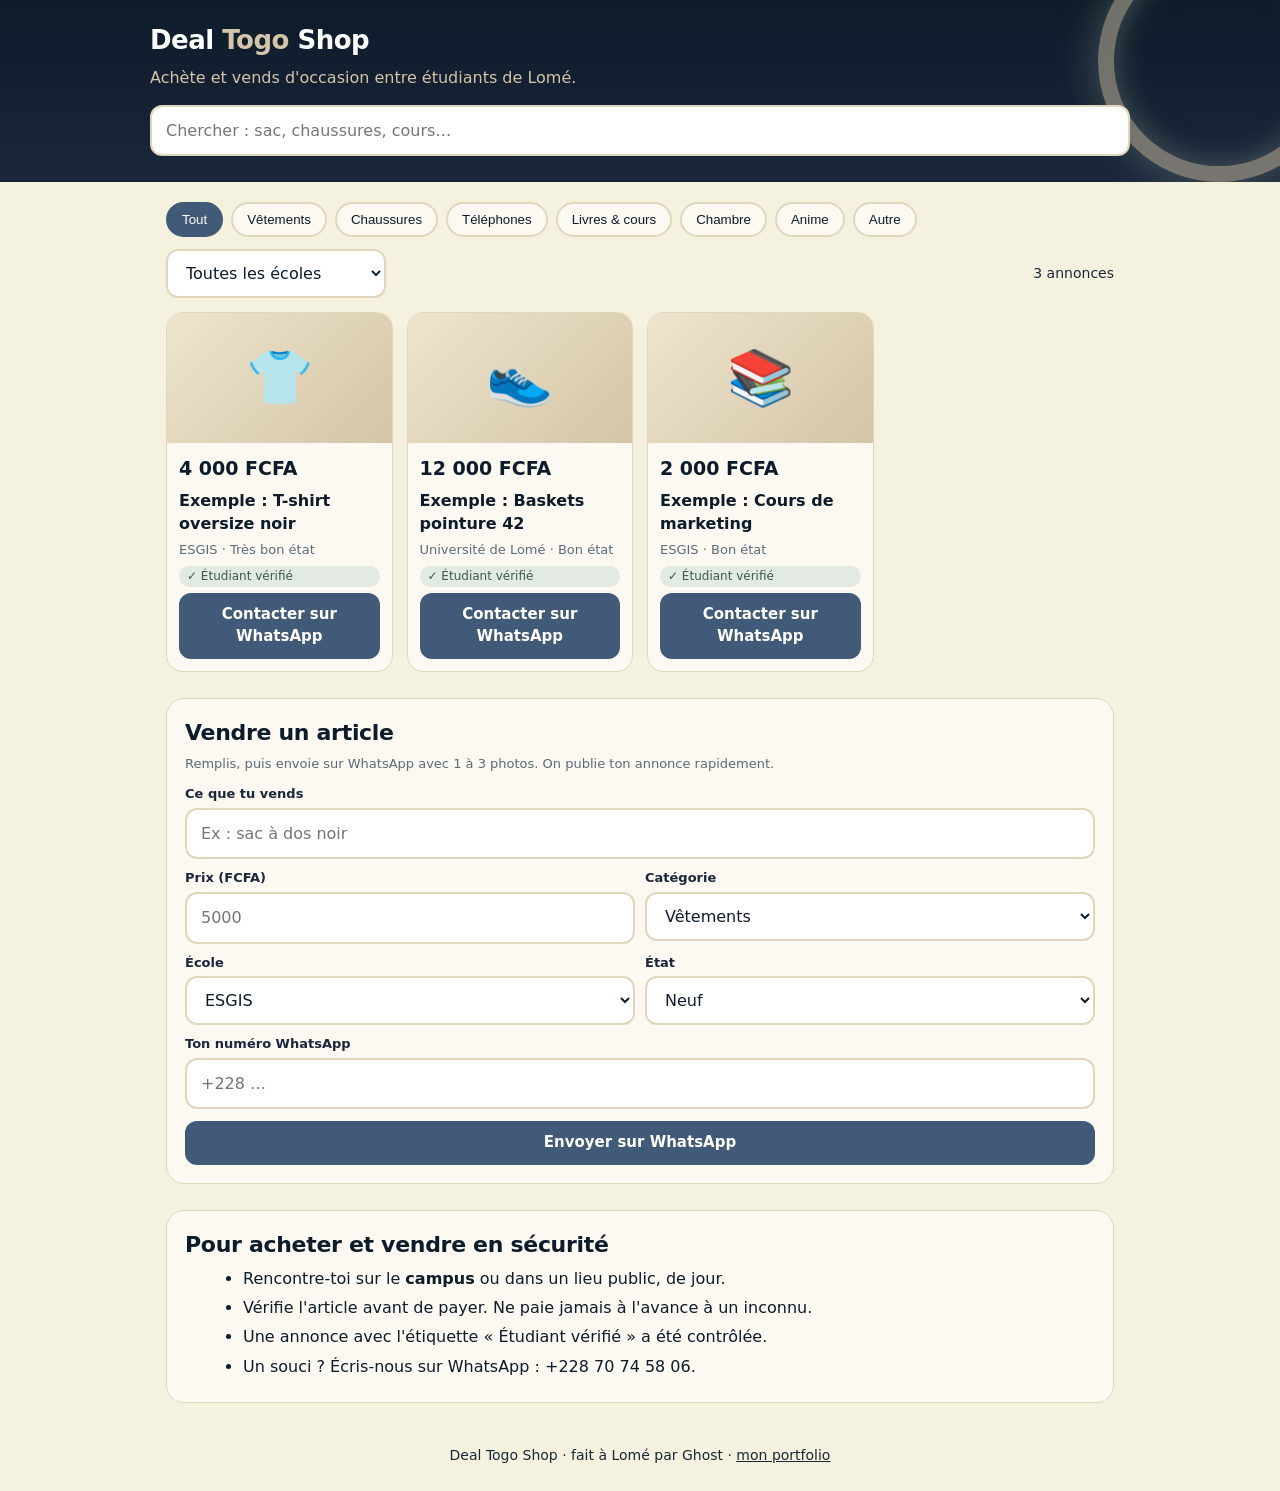
==== campus/index.html @ 6412bf6e "Modify script tag for listings.js with timestamp Updated script tag to include cache-busting timesta" ====
<!doctype html>
<html lang="fr">
<head>
<meta charset="utf-8">
<meta name="viewport" content="width=device-width, initial-scale=1">
<title>Deal Togo Shop, le marché des étudiants</title>
<meta name="description" content="Achète et vends d'occasion entre étudiants à Lomé.">
<style>
:root{--bg:#F4F1DE;--ink:#0D1B2A;--deep:#1B263B;--pri:#415A77;--acc:#778D7A;--sand:#D4C4A8;--card:#FBF9F1;--line:#E0D6BC}
*{box-sizing:border-box;margin:0}
body{background:var(--bg);color:var(--ink);font:16px/1.45 system-ui,-apple-system,"Segoe UI",Roboto,sans-serif}
header{background:linear-gradient(180deg,#0D1B2A,#1B263B);color:#fff;padding:22px 16px 26px;position:relative;overflow:hidden}
header::after{content:"";position:absolute;right:-60px;top:-60px;width:210px;height:210px;border-radius:50%;border:16px solid var(--sand);box-shadow:0 0 40px #778D7A,inset 0 0 30px #778D7A;opacity:.5}
.wrap{max-width:980px;margin:0 auto;position:relative;z-index:1}
.brand{font-weight:800;font-size:26px;letter-spacing:-.5px}
.brand span{color:var(--sand)}
header p{color:#D4C4A8;margin:6px 0 16px;max-width:30em}
.search{display:flex;gap:8px}
input,select,textarea{font:inherit;color:var(--ink);background:#fff;border:2px solid var(--line);border-radius:12px;padding:12px 14px;width:100%}
input:focus,select:focus{outline:none;border-color:var(--pri)}
main{max-width:980px;margin:0 auto;padding:16px}
.chips{display:flex;gap:8px;overflow-x:auto;padding:4px 0 12px;scrollbar-width:none}
.chips::-webkit-scrollbar{display:none}
.chip{flex:none;border:2px solid var(--line);background:var(--card);color:var(--ink);border-radius:99px;padding:8px 14px;font:600 14px inherit;cursor:pointer}
.chip.on{background:var(--pri);border-color:var(--pri);color:#fff}
.bar{display:flex;gap:10px;align-items:center;margin-bottom:14px}
.bar select{max-width:220px}
.count{color:var(--deep);font-size:14px;margin-left:auto}
.grid{display:grid;grid-template-columns:repeat(auto-fill,minmax(210px,1fr));gap:14px}
.card{background:var(--card);border-radius:16px;overflow:hidden;border:1px solid var(--line);display:flex;flex-direction:column;transition:transform .2s}
.card:hover{transform:translateY(-3px)}
.ph{height:130px;background:linear-gradient(135deg,#EDE5CC,#D4C4A8);display:grid;place-items:center;font-size:54px}
.ph img{width:100%;height:100%;object-fit:cover}
.body{padding:12px;display:flex;flex-direction:column;gap:6px;flex:1}
.price{font-weight:800;font-size:19px;color:var(--ink)}
.t{font-weight:600}
.meta{font-size:13px;color:#5b6b78}
.ok{font-size:12px;background:#E3EAE3;color:#3d5a45;border-radius:99px;padding:2px 8px;display:inline-block;font-weight:700
    .btn{display:block;text-align:center;text-decoration:none;background:var(--pri);color:#fff;font-weight:700;border-radius:12px;padding:11px;margin-top:auto;border:0;cursor:pointer;font-size:15px;width:100%}
.btn:hover{background:var(--deep)}
.empty{grid-column:1/-1;text-align:center;padding:30px;color:var(--deep)}
section.sell,section.rules{background:var(--card);border:1px solid var(--line);border-radius:18px;padding:18px;margin-top:26px}
h2{font-size:22px;margin-bottom:6px;letter-spacing:-.3px}
.f{display:grid;grid-template-columns:1fr 1fr;gap:10px;margin:12px 0}
.f .full{grid-column:1/-1}
label{font-size:13px;font-weight:700;color:var(--deep);display:block;margin-bottom:4px}
.rules li{margin:6px 0 6px 18px}
footer{text-align:center;padding:26px 16px;color:var(--deep);font-size:14px}
@media(max-width:520px){.f{grid-template-columns:1fr}.grid{grid-template-columns:1fr 1fr;gap:10px}.ph{height:110px}}
@media(prefers-reduced-motion:reduce){.card{transition:none}}
</style>
</head>
<body>
<header><div class="wrap">
  <div class="brand">Deal <span>Togo</span> Shop</div>
  <p>Achète et vends d'occasion entre étudiants de Lomé.</p>
  <div class="search"><input id="q" type="search" placeholder="Chercher : sac, chaussures, cours…" aria-label="Rechercher"></div>
</div></header>
<main>
  <div class="chips" id="chips"></div>
  <div class="bar">
    <select id="ecole" aria-label="École">
      <option value="">Toutes les écoles</option>
      <option>ESGIS</option><option>Université de Lomé</option><option>Université de Kara</option><option>Autre école</option>
    </select>
    <span class="count" id="count"></span>
  </div>
  <div class="grid" id="grid"></div>

  <section class="sell" id="vendre">
    <h2>Vendre un article</h2>
    <p class="meta">Remplis, puis envoie sur WhatsApp avec 1 à 3 photos. On publie ton annonce rapidement.</p>
    <div class="f">
      <div class="full"><label for="s_titre">Ce que tu vends</label><input id="s_titre" placeholder="Ex : sac à dos noir"></div>
      <div><label for="s_prix">Prix (FCFA)</label><input id="s_prix" inputmode="numeric" placeholder="5000"></div>
      <div><label for="s_cat">Catégorie</label><select id="s_cat"></select></div>
      <div><label for="s_ecole">École</label><select id="s_ecole"><option>ESGIS</option><option>Université de Lomé</option><option>Université de Kara</option><option>Autre école</option></select></div>
      <div><label for="s_etat">État</label><select id="s_etat"><option>Neuf</option><option>Très bon état</option><option>Bon état</option><option>Usé mais fonctionne</option></select></div>
      <div class="full"><label for="s_tel">Ton numéro WhatsApp</label><input id="s_tel" inputmode="tel" placeholder="+228 …"></div>
    </div>
          <a class="btn" id="sendSell" href="#" target="_blank" rel="noopener">Envoyer sur WhatsApp</a>
  </section>

  <section class="rules">
    <h2>Pour acheter et vendre en sécurité</h2>
    <ul>
      <li>Rencontre-toi sur le <b>campus</b> ou dans un lieu public, de jour.</li>
      <li>Vérifie l'article avant de payer. Ne paie jamais à l'avance à un inconnu.</li>
      <li>Une annonce avec l'étiquette « Étudiant vérifié » a été contrôlée.</li>
      <li>Un souci ? Écris-nous sur WhatsApp : +228 70 74 58 06.</li>
    </ul>
  </section>
</main>
<footer>Deal Togo Shop · fait à Lomé par Ghost · <a href="../" style="color:inherit">mon portfolio</a></footer>
<script>document.write('<script src="listings.js?t='+Date.now()+'"><\/script>')</script>
<script>
(function(){
  var ADMIN="22870745806";
  var CATS=["Vêtements","Chaussures","Téléphones","Livres & cours","Chambre","Anime","Autre"];
  var cat="Tout";
  var $=function(i){return document.getElementById(i)};
  var data=(window.ANNONCES||[]).slice().sort(function(a,b){return (b.date||"").localeCompare(a.date||"")});
  function money(n){return String(n).replace(/\B(?=(\d{3})+(?!\d))/g," ")+" FCFA"}
  function esc(s){return String(s==null?"":s).replace(/[&<>"']/g,function(c){return {"&":"&amp;","<":"&lt;",">":"&gt;",'"':"&quot;","'":"&#39;"}[c]})}
  function chips(){
    var h=["Tout"].concat(CATS).map(function(c){return '<button class="chip'+(c===cat?' on':'')+'" data-c="'+esc(c)+'">'+esc(c)+'</button>'}).join("");
    $("chips").innerHTML=h;
    Array.prototype.forEach.call($("chips").children,function(b){b.onclick=function(){cat=b.getAttribute("data-c");chips();render()}});
  }
  function render(){
    var q=$("q").value.trim().toLowerCase(), e=$("ecole").value;
    var list=data.filter(function(a){
      return (cat==="Tout"||a.cat===cat)&&(!e||a.ecole===e)&&(!q||(a.titre+" "+a.cat+" "+a.ecole).toLowerCase().indexOf(q)>-1);
    });
    $("count").textContent=list.length+" annonce"+(list.length>1?"s":"");
    if(!list.length){$("grid").innerHTML='<div class="empty">Aucune annonce pour le moment.<br>Sois le premier à vendre ci-dessous 👇</div>';return}
    $("grid").innerHTML=list.map(function(a){
      var msg="Bonjour, je suis intéressé(e) par ton annonce sur Deal Togo Shop : "+a.titre+" ("+money(a.prix)+"). Est-ce encore disponible ?";
      var ph=a.photo?'<img loading="lazy" src="'+esc(a.photo)+'" alt="'+esc(a.titre)+'">':esc(a.icone||"🛍️");
      return '<article class="card"><div class="ph">'+ph+'</div><div class="body">'+
        '<div class="price">'+money(a.prix)+'</div><div class="t">'+esc(a.titre)+'</div>'+
        '<div class="meta">'+esc(a.ecole)+' · '+esc(a.etat)+'</div>'+
        (a.verifie?'<span class="ok">✓ Étudiant vérifié</span>':'')+
                 '<a class="btn" target="_blank" rel="noopener" href="https://wa.me/'+esc(a.tel)+'?text='+encodeURIComponent(msg)+'">Contacter sur WhatsApp</a></div></article>';
    }).join("");
  }
  $("q").addEventListener("input",render);
  $("ecole").addEventListener("change",render);
  $("s_cat").innerHTML=CATS.map(function(c){return "<option>"+esc(c)+"</option>"}).join("");
  function sell(){
    var t="Bonjour, je veux publier une annonce sur Deal Togo Shop:\n"+
      "Article : "+($("s_titre").value.trim()||"(à préciser)")+"\n"+
      "Prix : "+($("s_prix").value.trim()||"(à préciser)")+" FCFA\n"+
      "Catégorie : "+$("s_cat").value+"\nÉcole : "+$("s_ecole").value+"\nÉtat : "+$("s_etat").value+"\n"+
      "Mon WhatsApp : "+($("s_tel").value.trim()||"(à préciser)")+"\n\nJ'envoie les photos juste après.";
    $("sendSell").href="https://wa.me/"+ADMIN+"?text="+encodeURIComponent(t);
  }
  ["s_titre","s_prix","s_cat","s_ecole","s_etat","s_tel"].forEach(function(i){$(i).addEventListener("input",sell);$(i).addEventListener("change",sell)});
  sell();chips();render();
})();
</script>
</body>
</html>
<style>
.btn{display:block;text-align:center;text-decoration:none;background:var(--pri);color:#fff;font-weight:700;border-radius:12px;padding:11px;margin-top:auto;border:0;cursor:pointer;font-size:15px;width:100%}
.btn:hover{background:var(--deep)}
.empty{grid-column:1/-1;text-align:center;padding:30px;color:var(--deep)}
section.sell,section.rules{background:var(--card);border:1px solid var(--line);border-radius:18px;padding:18px;margin-top:26px}
h2{font-size:22px;margin-bottom:6px;letter-spacing:-.3px}
.f{display:grid;grid-template-columns:1fr 1fr;gap:10px;margin:12px 0}
.f .full{grid-column:1/-1}
label{font-size:13px;font-weight:700;color:var(--deep);display:block;margin-bottom:4px}
.rules li{margin:6px 0 6px 18px}
footer{text-align:center;padding:26px 16px;color:var(--deep);font-size:14px}
@media(max-width:520px){.f{grid-template-columns:1fr}.grid{grid-template-columns:1fr 1fr;gap:10px}.ph{height:110px}}
@media(prefers-reduced-motion:reduce){.card{transition:none}}
</style>
<script src="pwa.js"></script>
<link rel="manifest" href="manifest.webmanifest">
<link rel="icon" href="icon.svg" type="image/svg+xml">
<meta name="theme-color" content="#0D1B2A">
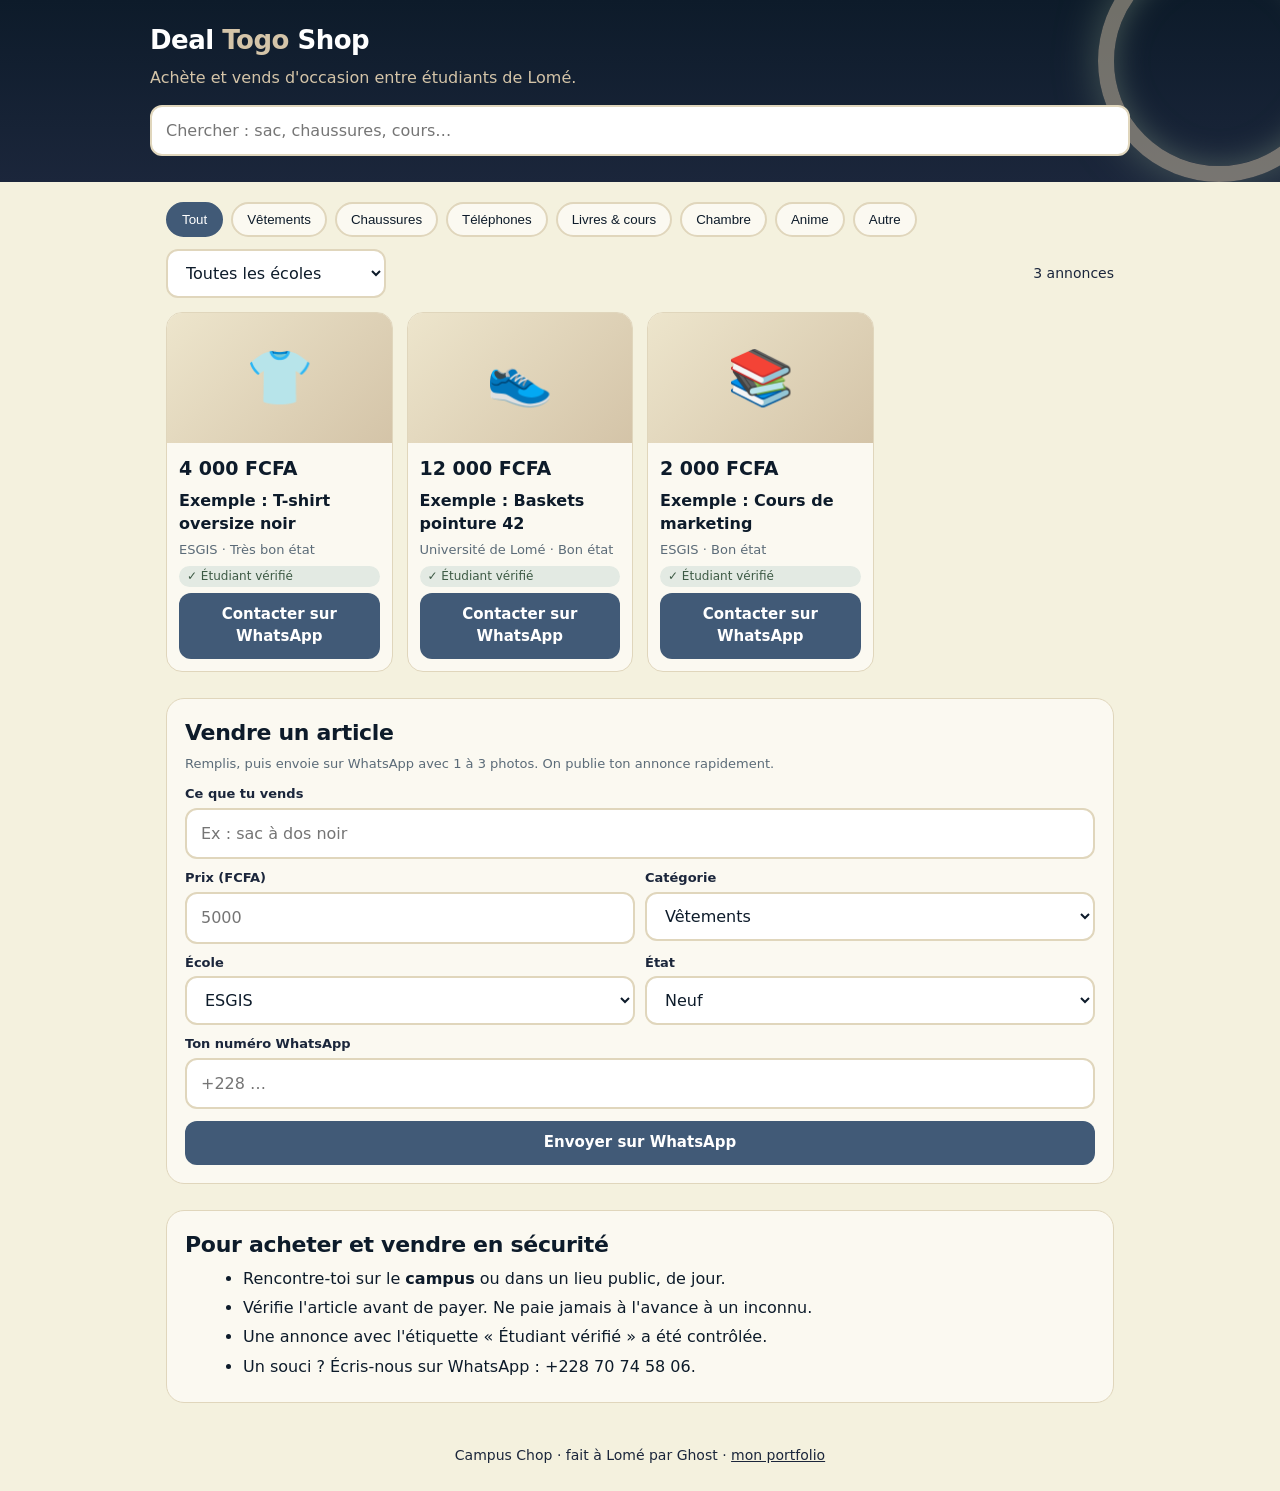
==== commit 998a062c: "Update title and footer text in index.html" ====
--- a/campus/index.html
+++ b/campus/index.html
@@ -3,7 +3,7 @@
 <head>
 <meta charset="utf-8">
 <meta name="viewport" content="width=device-width, initial-scale=1">
-<title>Deal Togo Shop, le marché des étudiants</title>
+<title>Campus Chop, le marché des étudiants</title>
 <meta name="description" content="Achète et vends d'occasion entre étudiants à Lomé.">
 <style>
 :root{--bg:#F4F1DE;--ink:#0D1B2A;--deep:#1B263B;--pri:#415A77;--acc:#778D7A;--sand:#D4C4A8;--card:#FBF9F1;--line:#E0D6BC}
@@ -91,7 +91,7 @@
     </ul>
   </section>
 </main>
-<footer>Deal Togo Shop · fait à Lomé par Ghost · <a href="../" style="color:inherit">mon portfolio</a></footer>
+<footer>Campus Chop · fait à Lomé par Ghost · <a href="../" style="color:inherit">mon portfolio</a></footer>
 <script>document.write('<script src="listings.js?t='+Date.now()+'"><\/script>')</script>
 <script>
 (function(){
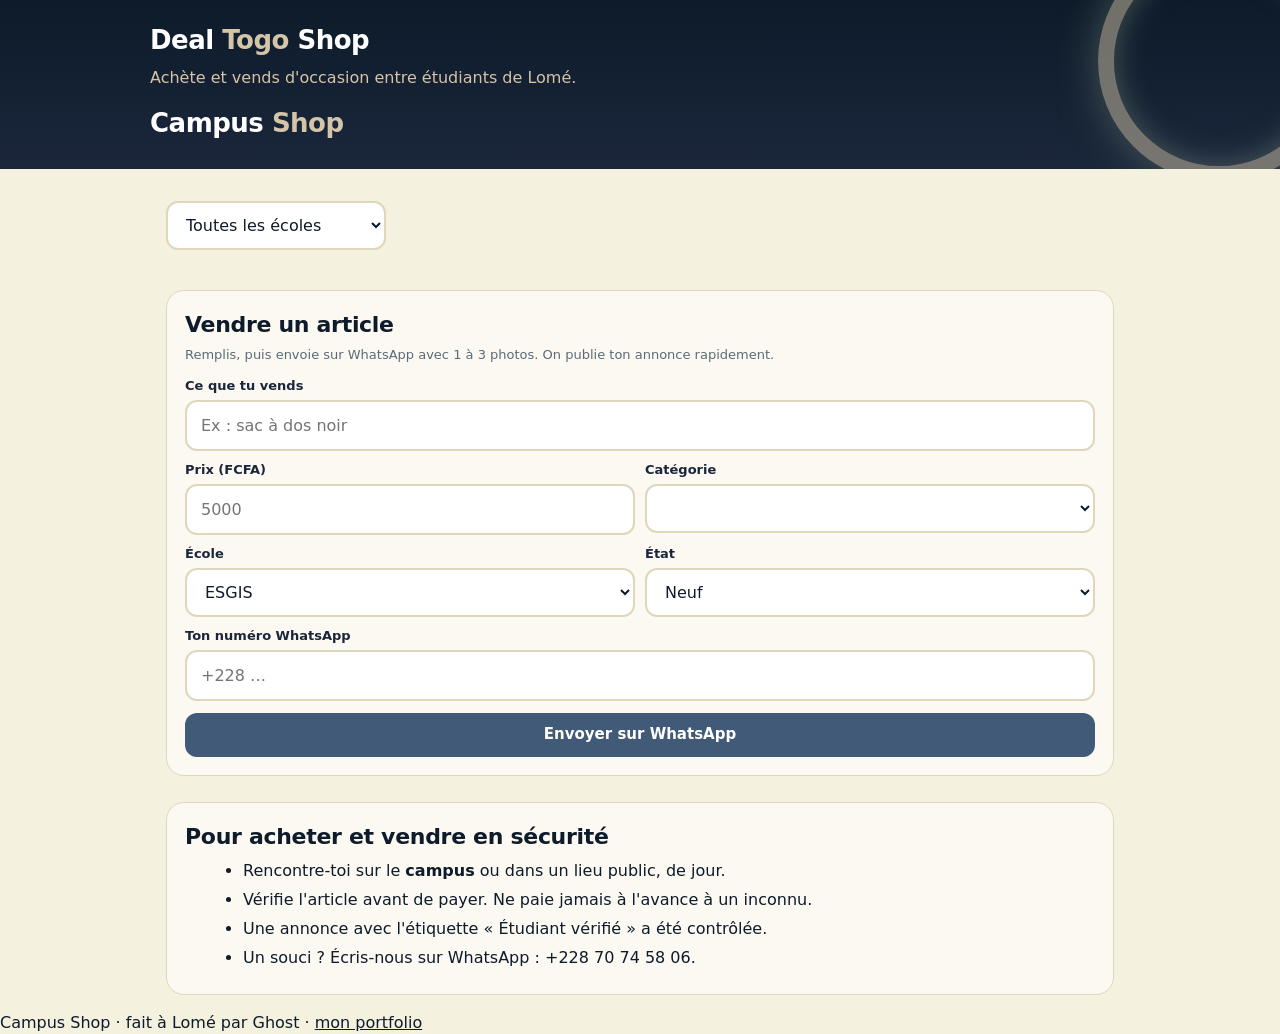
==== commit e4c74448: "Rename 'Campus Chop' to 'Campus Shop' throughout HTML" ====
--- a/campus/index.html
+++ b/campus/index.html
@@ -3,7 +3,7 @@
 <head>
 <meta charset="utf-8">
 <meta name="viewport" content="width=device-width, initial-scale=1">
-<title>Campus Chop, le marché des étudiants</title>
+<title>Campus Shop, le marché des étudiants</title>
 <meta name="description" content="Achète et vends d'occasion entre étudiants à Lomé.">
 <style>
 :root{--bg:#F4F1DE;--ink:#0D1B2A;--deep:#1B263B;--pri:#415A77;--acc:#778D7A;--sand:#D4C4A8;--card:#FBF9F1;--line:#E0D6BC}
@@ -54,7 +54,7 @@
 <header><div class="wrap">
   <div class="brand">Deal <span>Togo</span> Shop</div>
   <p>Achète et vends d'occasion entre étudiants de Lomé.</p>
-  <div class="search"><input id="q" type="search" placeholder="Chercher : sac, chaussures, cours…" aria-label="Rechercher"></div>
+  <div class="brand">Campus <span>Shop</span></div>
 </div></header>
 <main>
   <div class="chips" id="chips"></div>
@@ -90,8 +90,8 @@
       <li>Un souci ? Écris-nous sur WhatsApp : +228 70 74 58 06.</li>
     </ul>
   </section>
-</main>
-<footer>Campus Chop · fait à Lomé par Ghost · <a href="../" style="color:inherit">mon portfolio</a></footer>
+</main
+<footer>Campus Shop · fait à Lomé par Ghost · <a href="../" style="color:inherit">mon portfolio</a></footer>
 <script>document.write('<script src="listings.js?t='+Date.now()+'"><\/script>')</script>
 <script>
 (function(){
@@ -115,7 +115,7 @@
     $("count").textContent=list.length+" annonce"+(list.length>1?"s":"");
     if(!list.length){$("grid").innerHTML='<div class="empty">Aucune annonce pour le moment.<br>Sois le premier à vendre ci-dessous 👇</div>';return}
     $("grid").innerHTML=list.map(function(a){
-      var msg="Bonjour, je suis intéressé(e) par ton annonce sur Deal Togo Shop : "+a.titre+" ("+money(a.prix)+"). Est-ce encore disponible ?";
+      var msg="Bonjour, je suis intéressé(e) par ton annonce sur Campus Shop : "+a.titre+" ("+money(a.prix)+"). Est-ce encore disponible ?";
       var ph=a.photo?'<img loading="lazy" src="'+esc(a.photo)+'" alt="'+esc(a.titre)+'">':esc(a.icone||"🛍️");
       return '<article class="card"><div class="ph">'+ph+'</div><div class="body">'+
         '<div class="price">'+money(a.prix)+'</div><div class="t">'+esc(a.titre)+'</div>'+
@@ -128,7 +128,7 @@
   $("ecole").addEventListener("change",render);
   $("s_cat").innerHTML=CATS.map(function(c){return "<option>"+esc(c)+"</option>"}).join("");
   function sell(){
-    var t="Bonjour, je veux publier une annonce sur Deal Togo Shop:\n"+
+    var t="Bonjour, je veux publier une annonce sur Campus Shop :\n"+
       "Article : "+($("s_titre").value.trim()||"(à préciser)")+"\n"+
       "Prix : "+($("s_prix").value.trim()||"(à préciser)")+" FCFA\n"+
       "Catégorie : "+$("s_cat").value+"\nÉcole : "+$("s_ecole").value+"\nÉtat : "+$("s_etat").value+"\n"+
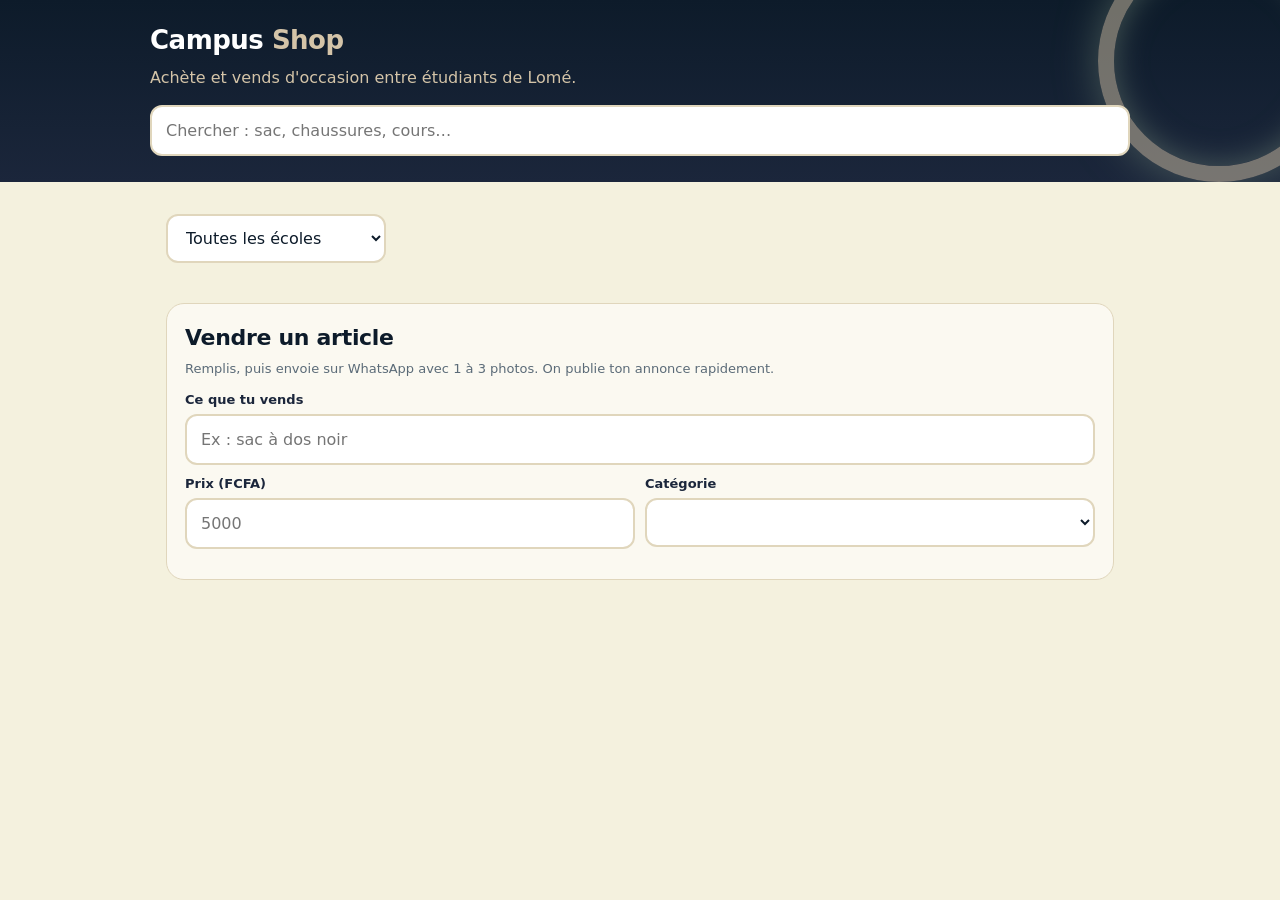
==== commit 505bcbca: "Revise campus shop HTML structure and content Updated the campus shop webpage with new meta tags, im" ====
--- a/campus/index.html
+++ b/campus/index.html
@@ -4,57 +4,17 @@
 <meta charset="utf-8">
 <meta name="viewport" content="width=device-width, initial-scale=1">
 <title>Campus Shop, le marché des étudiants</title>
-<meta name="description" content="Achète et vends d'occasion entre étudiants à Lomé.">
-<style>
-:root{--bg:#F4F1DE;--ink:#0D1B2A;--deep:#1B263B;--pri:#415A77;--acc:#778D7A;--sand:#D4C4A8;--card:#FBF9F1;--line:#E0D6BC}
-*{box-sizing:border-box;margin:0}
-body{background:var(--bg);color:var(--ink);font:16px/1.45 system-ui,-apple-system,"Segoe UI",Roboto,sans-serif}
-header{background:linear-gradient(180deg,#0D1B2A,#1B263B);color:#fff;padding:22px 16px 26px;position:relative;overflow:hidden}
-header::after{content:"";position:absolute;right:-60px;top:-60px;width:210px;height:210px;border-radius:50%;border:16px solid var(--sand);box-shadow:0 0 40px #778D7A,inset 0 0 30px #778D7A;opacity:.5}
-.wrap{max-width:980px;margin:0 auto;position:relative;z-index:1}
-.brand{font-weight:800;font-size:26px;letter-spacing:-.5px}
-.brand span{color:var(--sand)}
-header p{color:#D4C4A8;margin:6px 0 16px;max-width:30em}
-.search{display:flex;gap:8px}
-input,select,textarea{font:inherit;color:var(--ink);background:#fff;border:2px solid var(--line);border-radius:12px;padding:12px 14px;width:100%}
-input:focus,select:focus{outline:none;border-color:var(--pri)}
-main{max-width:980px;margin:0 auto;padding:16px}
-.chips{display:flex;gap:8px;overflow-x:auto;padding:4px 0 12px;scrollbar-width:none}
-.chips::-webkit-scrollbar{display:none}
-.chip{flex:none;border:2px solid var(--line);background:var(--card);color:var(--ink);border-radius:99px;padding:8px 14px;font:600 14px inherit;cursor:pointer}
-.chip.on{background:var(--pri);border-color:var(--pri);color:#fff}
-.bar{display:flex;gap:10px;align-items:center;margin-bottom:14px}
-.bar select{max-width:220px}
-.count{color:var(--deep);font-size:14px;margin-left:auto}
-.grid{display:grid;grid-template-columns:repeat(auto-fill,minmax(210px,1fr));gap:14px}
-.card{background:var(--card);border-radius:16px;overflow:hidden;border:1px solid var(--line);display:flex;flex-direction:column;transition:transform .2s}
-.card:hover{transform:translateY(-3px)}
-.ph{height:130px;background:linear-gradient(135deg,#EDE5CC,#D4C4A8);display:grid;place-items:center;font-size:54px}
-.ph img{width:100%;height:100%;object-fit:cover}
-.body{padding:12px;display:flex;flex-direction:column;gap:6px;flex:1}
-.price{font-weight:800;font-size:19px;color:var(--ink)}
-.t{font-weight:600}
-.meta{font-size:13px;color:#5b6b78}
-.ok{font-size:12px;background:#E3EAE3;color:#3d5a45;border-radius:99px;padding:2px 8px;display:inline-block;font-weight:700
-    .btn{display:block;text-align:center;text-decoration:none;background:var(--pri);color:#fff;font-weight:700;border-radius:12px;padding:11px;margin-top:auto;border:0;cursor:pointer;font-size:15px;width:100%}
-.btn:hover{background:var(--deep)}
-.empty{grid-column:1/-1;text-align:center;padding:30px;color:var(--deep)}
-section.sell,section.rules{background:var(--card);border:1px solid var(--line);border-radius:18px;padding:18px;margin-top:26px}
-h2{font-size:22px;margin-bottom:6px;letter-spacing:-.3px}
-.f{display:grid;grid-template-columns:1fr 1fr;gap:10px;margin:12px 0}
-.f .full{grid-column:1/-1}
-label{font-size:13px;font-weight:700;color:var(--deep);display:block;margin-bottom:4px}
-.rules li{margin:6px 0 6px 18px}
-footer{text-align:center;padding:26px 16px;color:var(--deep);font-size:14px}
-@media(max-width:520px){.f{grid-template-columns:1fr}.grid{grid-template-columns:1fr 1fr;gap:10px}.ph{height:110px}}
-@media(prefers-reduced-motion:reduce){.card{transition:none}}
-</style>
+<meta name="description" content="Achetez malin, payez moins ! Le marché d'occasion des étudiants de Lomé.">
+<meta name="theme-color" content="#0D1B2A">
+<link rel="manifest" href="manifest.webmanifest">
+<link rel="icon" href="icon.svg" type="image/svg+xml">
+<link rel="stylesheet" href="app.css">
 </head>
 <body>
 <header><div class="wrap">
-  <div class="brand">Deal <span>Togo</span> Shop</div>
+  <div class="brand">Campus <span>Shop</span></div>
   <p>Achète et vends d'occasion entre étudiants de Lomé.</p>
-  <div class="brand">Campus <span>Shop</span></div>
+  <div class="search"><input id="q" type="search" placeholder="Chercher : sac, chaussures, cours…" aria-label="Rechercher"></div>
 </div></header>
 <main>
   <div class="chips" id="chips"></div>
@@ -74,88 +34,3 @@
       <div class="full"><label for="s_titre">Ce que tu vends</label><input id="s_titre" placeholder="Ex : sac à dos noir"></div>
       <div><label for="s_prix">Prix (FCFA)</label><input id="s_prix" inputmode="numeric" placeholder="5000"></div>
       <div><label for="s_cat">Catégorie</label><select id="s_cat"></select></div>
-      <div><label for="s_ecole">École</label><select id="s_ecole"><option>ESGIS</option><option>Université de Lomé</option><option>Université de Kara</option><option>Autre école</option></select></div>
-      <div><label for="s_etat">État</label><select id="s_etat"><option>Neuf</option><option>Très bon état</option><option>Bon état</option><option>Usé mais fonctionne</option></select></div>
-      <div class="full"><label for="s_tel">Ton numéro WhatsApp</label><input id="s_tel" inputmode="tel" placeholder="+228 …"></div>
-    </div>
-          <a class="btn" id="sendSell" href="#" target="_blank" rel="noopener">Envoyer sur WhatsApp</a>
-  </section>
-
-  <section class="rules">
-    <h2>Pour acheter et vendre en sécurité</h2>
-    <ul>
-      <li>Rencontre-toi sur le <b>campus</b> ou dans un lieu public, de jour.</li>
-      <li>Vérifie l'article avant de payer. Ne paie jamais à l'avance à un inconnu.</li>
-      <li>Une annonce avec l'étiquette « Étudiant vérifié » a été contrôlée.</li>
-      <li>Un souci ? Écris-nous sur WhatsApp : +228 70 74 58 06.</li>
-    </ul>
-  </section>
-</main
-<footer>Campus Shop · fait à Lomé par Ghost · <a href="../" style="color:inherit">mon portfolio</a></footer>
-<script>document.write('<script src="listings.js?t='+Date.now()+'"><\/script>')</script>
-<script>
-(function(){
-  var ADMIN="22870745806";
-  var CATS=["Vêtements","Chaussures","Téléphones","Livres & cours","Chambre","Anime","Autre"];
-  var cat="Tout";
-  var $=function(i){return document.getElementById(i)};
-  var data=(window.ANNONCES||[]).slice().sort(function(a,b){return (b.date||"").localeCompare(a.date||"")});
-  function money(n){return String(n).replace(/\B(?=(\d{3})+(?!\d))/g," ")+" FCFA"}
-  function esc(s){return String(s==null?"":s).replace(/[&<>"']/g,function(c){return {"&":"&amp;","<":"&lt;",">":"&gt;",'"':"&quot;","'":"&#39;"}[c]})}
-  function chips(){
-    var h=["Tout"].concat(CATS).map(function(c){return '<button class="chip'+(c===cat?' on':'')+'" data-c="'+esc(c)+'">'+esc(c)+'</button>'}).join("");
-    $("chips").innerHTML=h;
-    Array.prototype.forEach.call($("chips").children,function(b){b.onclick=function(){cat=b.getAttribute("data-c");chips();render()}});
-  }
-  function render(){
-    var q=$("q").value.trim().toLowerCase(), e=$("ecole").value;
-    var list=data.filter(function(a){
-      return (cat==="Tout"||a.cat===cat)&&(!e||a.ecole===e)&&(!q||(a.titre+" "+a.cat+" "+a.ecole).toLowerCase().indexOf(q)>-1);
-    });
-    $("count").textContent=list.length+" annonce"+(list.length>1?"s":"");
-    if(!list.length){$("grid").innerHTML='<div class="empty">Aucune annonce pour le moment.<br>Sois le premier à vendre ci-dessous 👇</div>';return}
-    $("grid").innerHTML=list.map(function(a){
-      var msg="Bonjour, je suis intéressé(e) par ton annonce sur Campus Shop : "+a.titre+" ("+money(a.prix)+"). Est-ce encore disponible ?";
-      var ph=a.photo?'<img loading="lazy" src="'+esc(a.photo)+'" alt="'+esc(a.titre)+'">':esc(a.icone||"🛍️");
-      return '<article class="card"><div class="ph">'+ph+'</div><div class="body">'+
-        '<div class="price">'+money(a.prix)+'</div><div class="t">'+esc(a.titre)+'</div>'+
-        '<div class="meta">'+esc(a.ecole)+' · '+esc(a.etat)+'</div>'+
-        (a.verifie?'<span class="ok">✓ Étudiant vérifié</span>':'')+
-                 '<a class="btn" target="_blank" rel="noopener" href="https://wa.me/'+esc(a.tel)+'?text='+encodeURIComponent(msg)+'">Contacter sur WhatsApp</a></div></article>';
-    }).join("");
-  }
-  $("q").addEventListener("input",render);
-  $("ecole").addEventListener("change",render);
-  $("s_cat").innerHTML=CATS.map(function(c){return "<option>"+esc(c)+"</option>"}).join("");
-  function sell(){
-    var t="Bonjour, je veux publier une annonce sur Campus Shop :\n"+
-      "Article : "+($("s_titre").value.trim()||"(à préciser)")+"\n"+
-      "Prix : "+($("s_prix").value.trim()||"(à préciser)")+" FCFA\n"+
-      "Catégorie : "+$("s_cat").value+"\nÉcole : "+$("s_ecole").value+"\nÉtat : "+$("s_etat").value+"\n"+
-      "Mon WhatsApp : "+($("s_tel").value.trim()||"(à préciser)")+"\n\nJ'envoie les photos juste après.";
-    $("sendSell").href="https://wa.me/"+ADMIN+"?text="+encodeURIComponent(t);
-  }
-  ["s_titre","s_prix","s_cat","s_ecole","s_etat","s_tel"].forEach(function(i){$(i).addEventListener("input",sell);$(i).addEventListener("change",sell)});
-  sell();chips();render();
-})();
-</script>
-</body>
-</html>
-<style>
-.btn{display:block;text-align:center;text-decoration:none;background:var(--pri);color:#fff;font-weight:700;border-radius:12px;padding:11px;margin-top:auto;border:0;cursor:pointer;font-size:15px;width:100%}
-.btn:hover{background:var(--deep)}
-.empty{grid-column:1/-1;text-align:center;padding:30px;color:var(--deep)}
-section.sell,section.rules{background:var(--card);border:1px solid var(--line);border-radius:18px;padding:18px;margin-top:26px}
-h2{font-size:22px;margin-bottom:6px;letter-spacing:-.3px}
-.f{display:grid;grid-template-columns:1fr 1fr;gap:10px;margin:12px 0}
-.f .full{grid-column:1/-1}
-label{font-size:13px;font-weight:700;color:var(--deep);display:block;margin-bottom:4px}
-.rules li{margin:6px 0 6px 18px}
-footer{text-align:center;padding:26px 16px;color:var(--deep);font-size:14px}
-@media(max-width:520px){.f{grid-template-columns:1fr}.grid{grid-template-columns:1fr 1fr;gap:10px}.ph{height:110px}}
-@media(prefers-reduced-motion:reduce){.card{transition:none}}
-</style>
-<script src="pwa.js"></script>
-<link rel="manifest" href="manifest.webmanifest">
-<link rel="icon" href="icon.svg" type="image/svg+xml">
-<meta name="theme-color" content="#0D1B2A">
--- a/campus/app.css
+++ b/campus/app.css
@@ -0,0 +1,42 @@
+:root{--bg:#F4F1DE;--ink:#0D1B2A;--deep:#1B263B;--pri:#415A77;--acc:#778D7A;--sand:#D4C4A8;--card:#FBF9F1;--line:#E0D6BC}
+*{box-sizing:border-box;margin:0}
+body{background:var(--bg);color:var(--ink);font:16px/1.45 system-ui,-apple-system,"Segoe UI",Roboto,sans-serif}
+header{background:linear-gradient(180deg,#0D1B2A,#1B263B);color:#fff;padding:22px 16px 26px;position:relative;overflow:hidden}
+header::after{content:"";position:absolute;right:-60px;top:-60px;width:210px;height:210px;border-radius:50%;border:16px solid var(--sand);box-shadow:0 0 40px #778D7A,inset 0 0 30px #778D7A;opacity:.5}
+.wrap{max-width:980px;margin:0 auto;position:relative;z-index:1}
+.brand{font-weight:800;font-size:26px;letter-spacing:-.5px}
+.brand span{color:var(--sand)}
+header p{color:#D4C4A8;margin:6px 0 16px;max-width:30em}
+.search{display:flex;gap:8px}
+input,select,textarea{font:inherit;color:var(--ink);background:#fff;border:2px solid var(--line);border-radius:12px;padding:12px 14px;width:100%}
+input:focus,select:focus{outline:none;border-color:var(--pri)}
+main{max-width:980px;margin:0 auto;padding:16px}
+.chips{display:flex;gap:8px;overflow-x:auto;padding:4px 0 12px;scrollbar-width:none}
+.chips::-webkit-scrollbar{display:none}
+.chip{flex:none;border:2px solid var(--line);background:var(--card);color:var(--ink);border-radius:99px;padding:8px 14px;font:600 14px inherit;cursor:pointer}
+.chip.on{background:var(--pri);border-color:var(--pri);color:#fff}
+.bar{display:flex;gap:10px;align-items:center;margin-bottom:14px}
+.bar select{max-width:220px}
+.count{color:var(--deep);font-size:14px;margin-left:auto}
+.grid{display:grid;grid-template-columns:repeat(auto-fill,minmax(210px,1fr));gap:14px}
+.card{background:var(--card);border-radius:16px;overflow:hidden;border:1px solid var(--line);display:flex;flex-direction:column;transition:transform .2s}
+.card:hover{transform:translateY(-3px)}
+.ph{height:130px;background:linear-gradient(135deg,#EDE5CC,#D4C4A8);display:grid;place-items:center;font-size:54px}
+.ph img{width:100%;height:100%;object-fit:cover}
+.body{padding:12px;display:flex;flex-direction:column;gap:6px;flex:1}
+.price{font-weight:800;font-size:19px;color:var(--ink)}
+.t{font-weight:600}
+.meta{font-size:13px;color:#5b6b78}
+.ok{font-size:12px;background:#E3EAE3;color:#3d5a45;border-radius:99px;padding:2px 8px;display:inline-block;font-weight:700}
+.btn{display:block;text-align:center;text-decoration:none;background:var(--pri);color:#fff;font-weight:700;border-radius:12px;padding:11px;margin-top:auto;border:0;cursor:pointer;font-size:15px;width:100%}
+.btn:hover{background:var(--deep)}
+.empty{grid-column:1/-1;text-align:center;padding:30px;color:var(--deep)}
+section.sell,section.rules{background:var(--card);border:1px solid var(--line);border-radius:18px;padding:18px;margin-top:26px}
+h2{font-size:22px;margin-bottom:6px;letter-spacing:-.3px}
+.f{display:grid;grid-template-columns:1fr 1fr;gap:10px;margin:12px 0}
+.f .full{grid-column:1/-1}
+label{font-size:13px;font-weight:700;color:var(--deep);display:block;margin-bottom:4px}
+.rules li{margin:6px 0 6px 18px}
+footer{text-align:center;padding:26px 16px;color:var(--deep);font-size:14px}
+@media(max-width:520px){.f{grid-template-columns:1fr}.grid{grid-template-columns:1fr 1fr;gap:10px}.ph{height:110px}}
+@media(prefers-reduced-motion:reduce){.card{transition:none}}
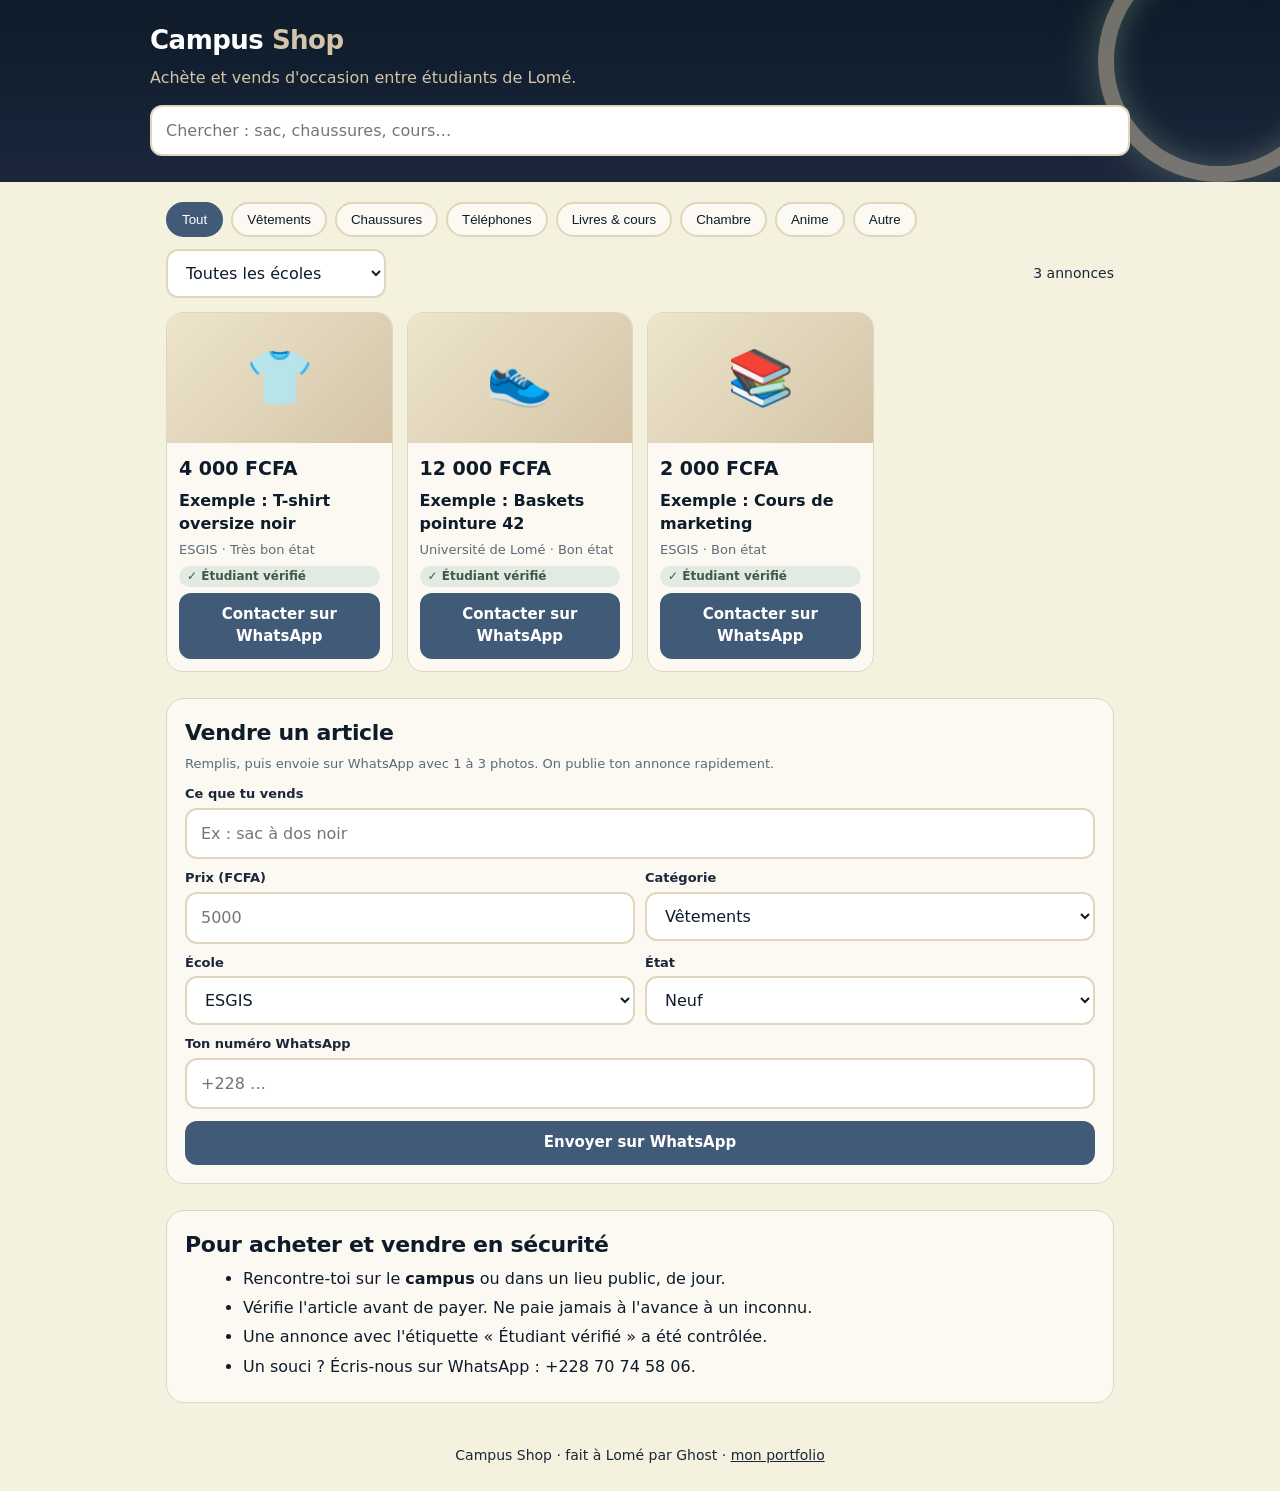
==== commit 11d0e49b: "Enhance item listing form with additional fields Added fields for school, condition, and WhatsApp nu" ====
--- a/campus/index.html
+++ b/campus/index.html
@@ -34,3 +34,26 @@
       <div class="full"><label for="s_titre">Ce que tu vends</label><input id="s_titre" placeholder="Ex : sac à dos noir"></div>
       <div><label for="s_prix">Prix (FCFA)</label><input id="s_prix" inputmode="numeric" placeholder="5000"></div>
       <div><label for="s_cat">Catégorie</label><select id="s_cat"></select></div>
+      <div><label for="s_ecole">École</label><select id="s_ecole"><option>ESGIS</option><option>Université de Lomé</option><option>Université de Kara</option><option>Autre école</option></select></div>
+      <div><label for="s_etat">État</label><select id="s_etat"><option>Neuf</option><option>Très bon état</option><option>Bon état</option><option>Usé mais fonctionne</option></select></div>
+      <div class="full"><label for="s_tel">Ton numéro WhatsApp</label><input id="s_tel" inputmode="tel" placeholder="+228 …"></div>
+    </div>
+    <a class="btn" id="sendSell" href="#" target="_blank" rel="noopener">Envoyer sur WhatsApp</a>
+  </section>
+
+  <section class="rules">
+    <h2>Pour acheter et vendre en sécurité</h2>
+    <ul>
+      <li>Rencontre-toi sur le <b>campus</b> ou dans un lieu public, de jour.</li>
+      <li>Vérifie l'article avant de payer. Ne paie jamais à l'avance à un inconnu.</li>
+      <li>Une annonce avec l'étiquette « Étudiant vérifié » a été contrôlée.</li>
+      <li>Un souci ? Écris-nous sur WhatsApp : +228 70 74 58 06.</li>
+    </ul>
+  </section>
+</main>
+<footer>Campus Shop · fait à Lomé par Ghost · <a href="../" style="color:inherit">mon portfolio</a></footer>
+<script>document.write('<script src="listings.js?t='+Date.now()+'"><\/script>')</script>
+<script src="app.js"></script>
+<script src="pwa.js"></script>
+</body>
+</html>
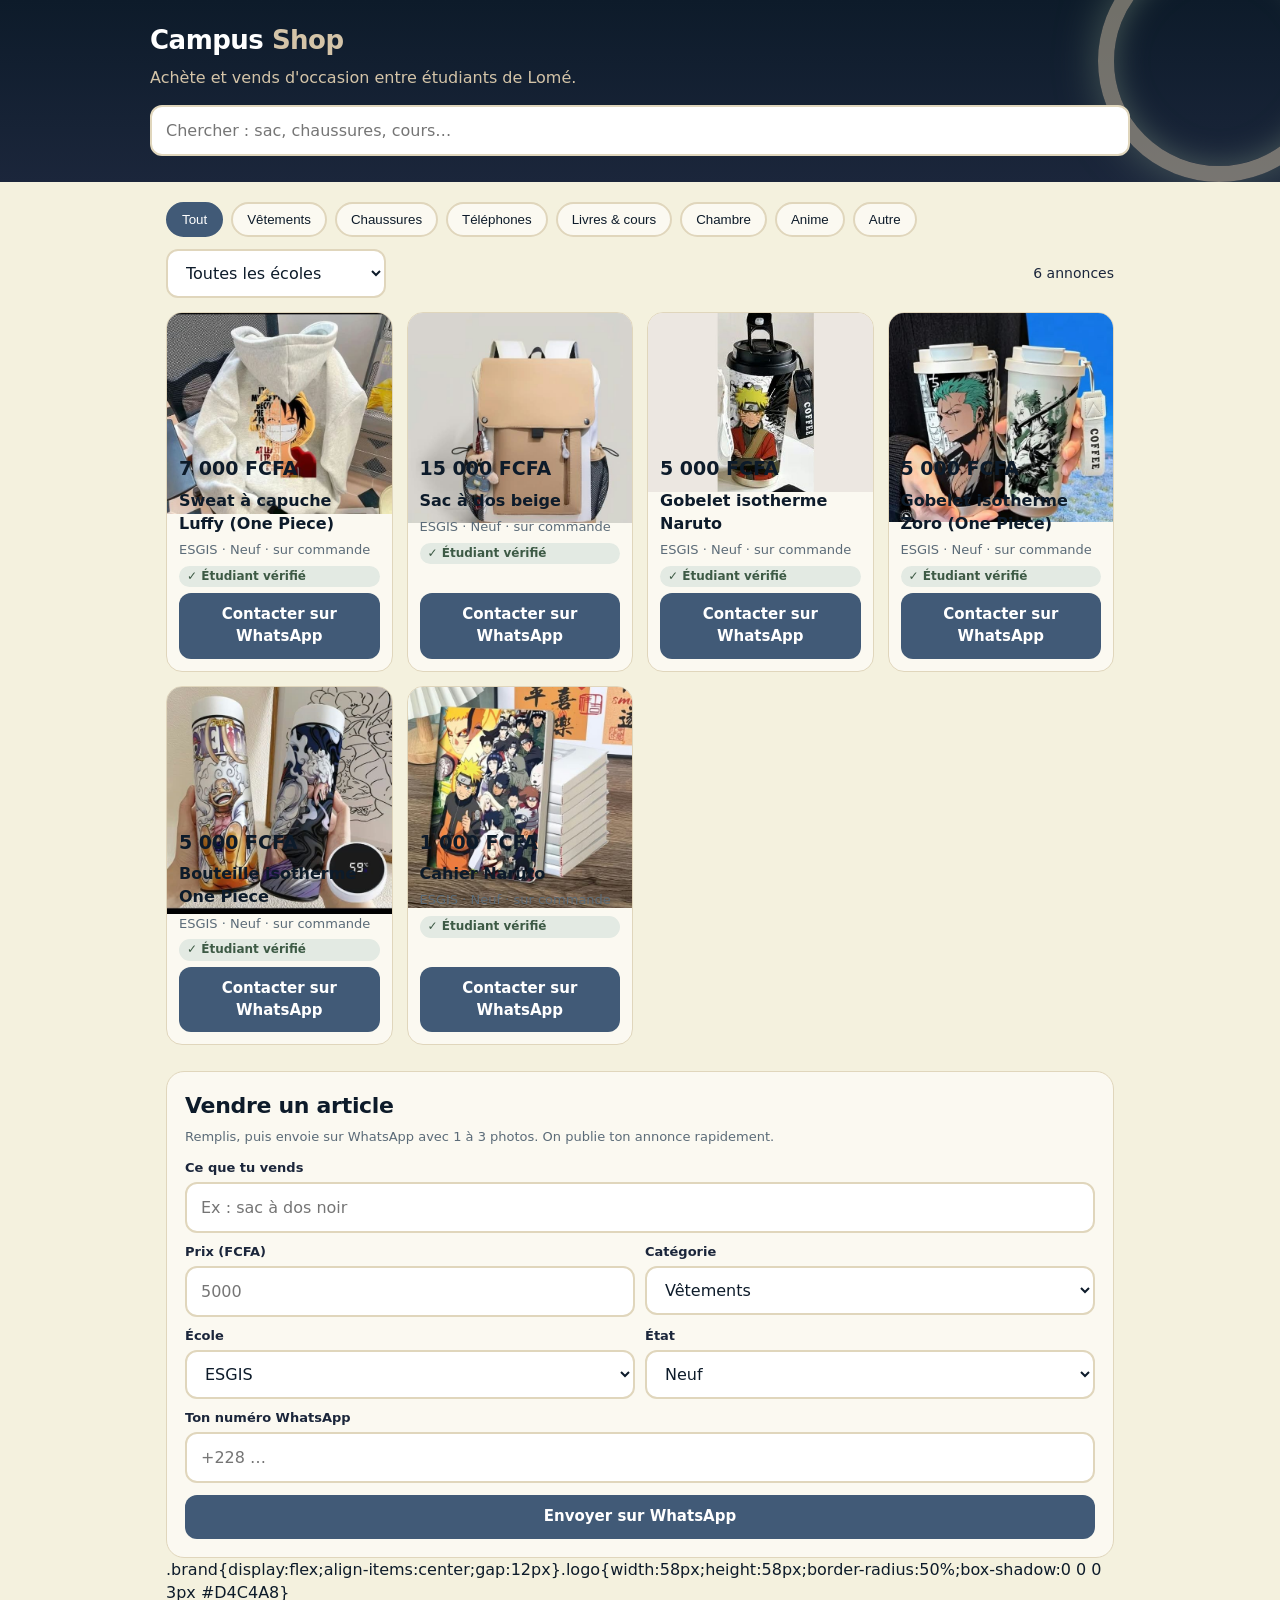
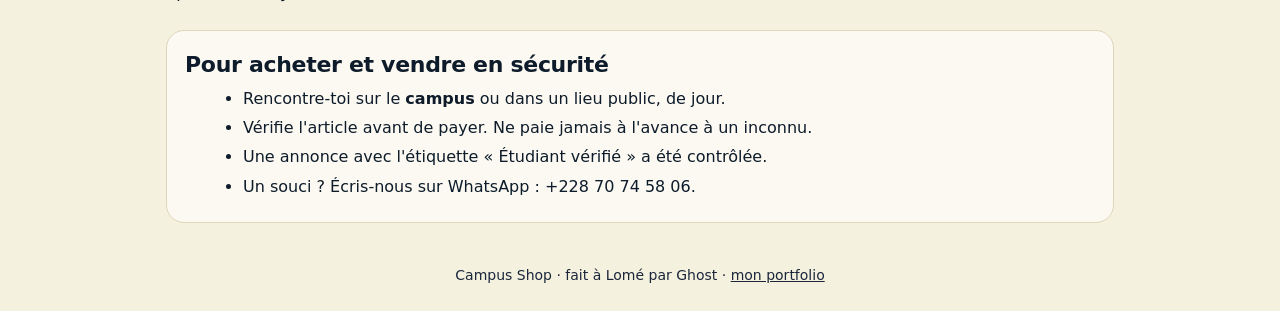
==== commit 69bda209: "Add logo image to brand section in index.html" ====
--- a/campus/index.html
+++ b/campus/index.html
@@ -12,7 +12,7 @@
 </head>
 <body>
 <header><div class="wrap">
-  <div class="brand">Campus <span>Shop</span></div>
+   <div class="brand"><img class="logo" src="logo-header.png" alt="">Campus <span>Shop</span></div>
   <p>Achète et vends d'occasion entre étudiants de Lomé.</p>
   <div class="search"><input id="q" type="search" placeholder="Chercher : sac, chaussures, cours…" aria-label="Rechercher"></div>
 </div></header>
@@ -40,6 +40,7 @@
     </div>
     <a class="btn" id="sendSell" href="#" target="_blank" rel="noopener">Envoyer sur WhatsApp</a>
   </section>
+  .brand{display:flex;align-items:center;gap:12px}.logo{width:58px;height:58px;border-radius:50%;box-shadow:0 0 0 3px #D4C4A8}
 
   <section class="rules">
     <h2>Pour acheter et vendre en sécurité</h2>
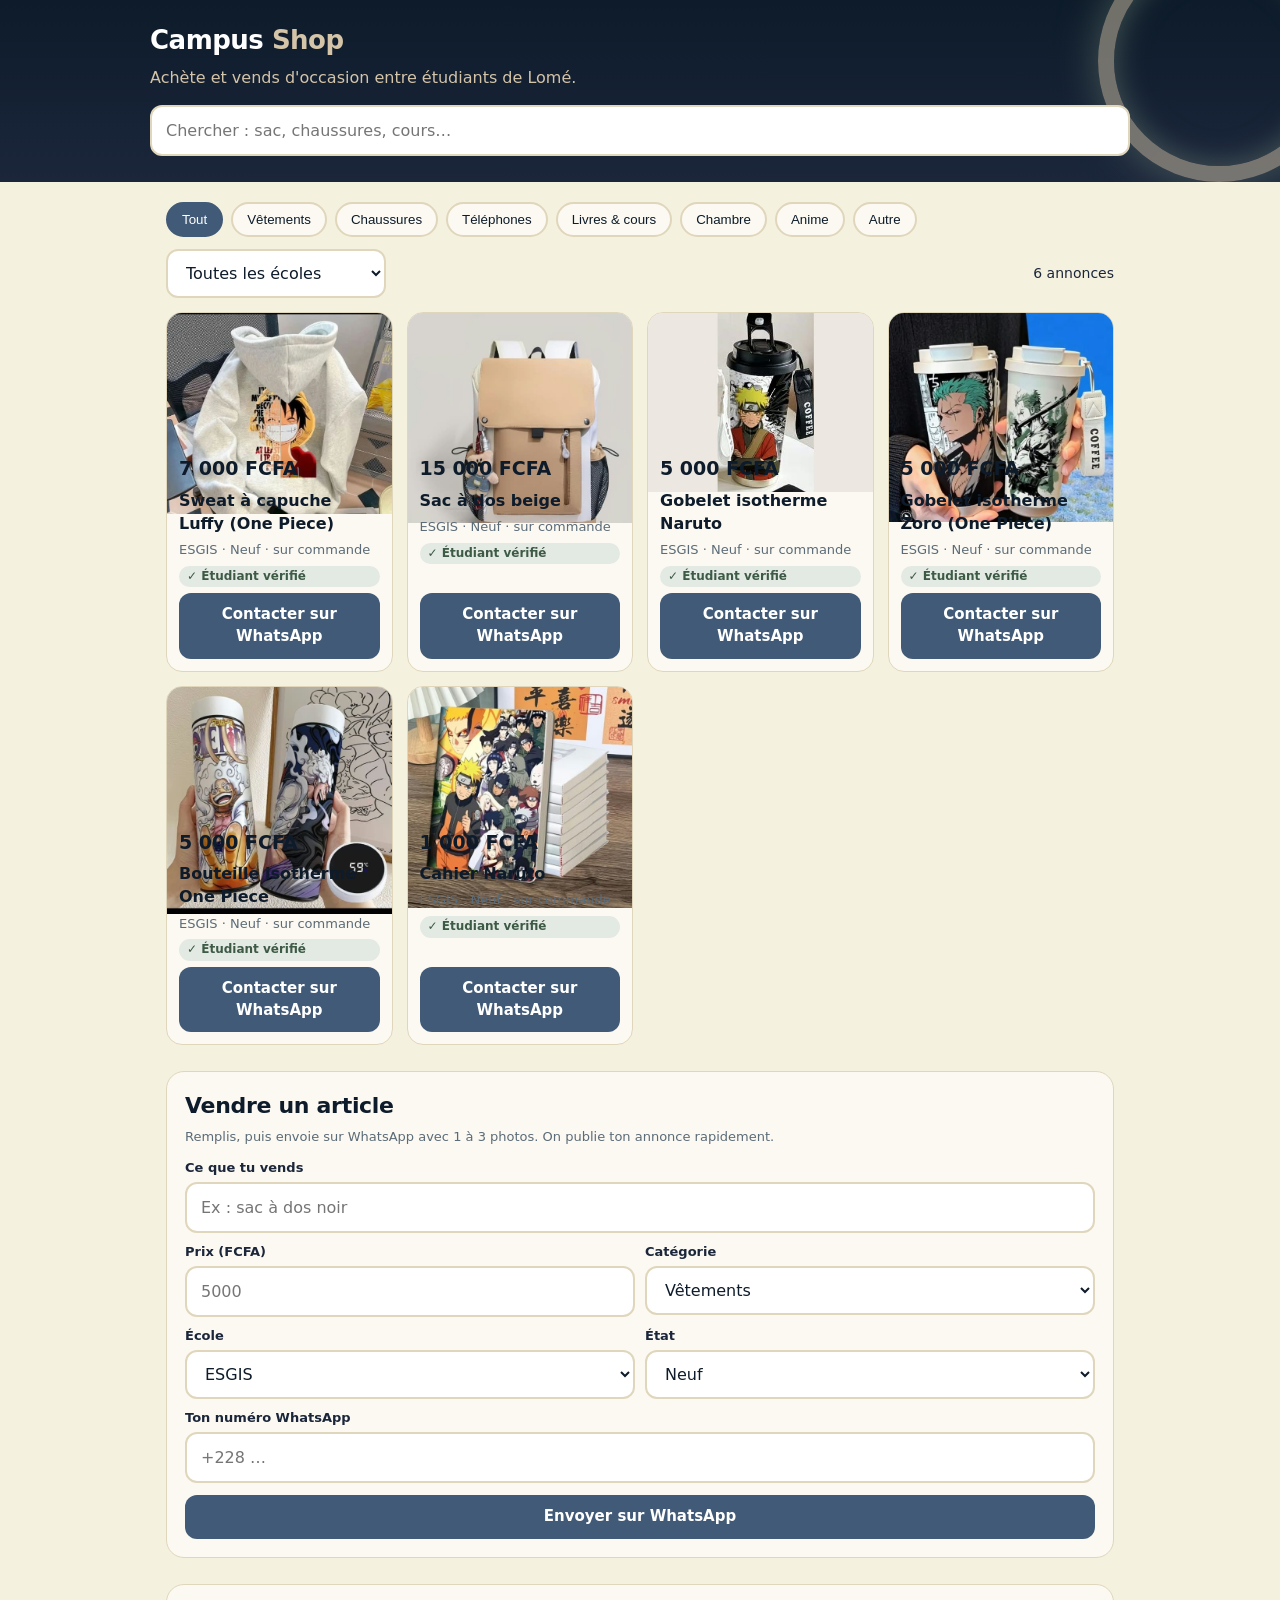
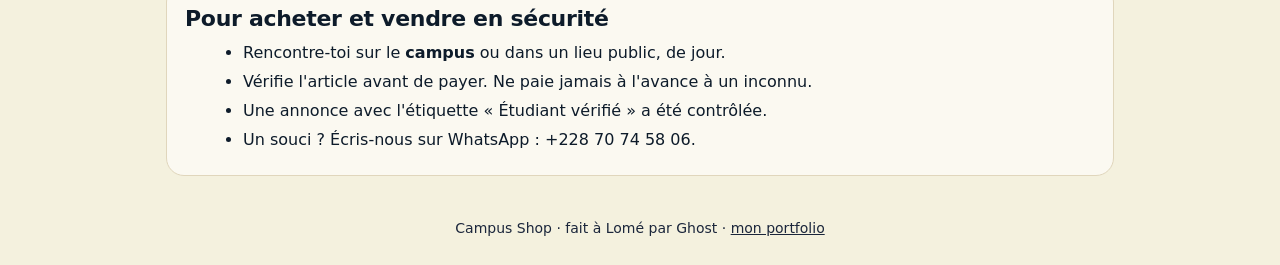
==== commit cac0480d: "Update index.html" ====
--- a/campus/index.html
+++ b/campus/index.html
@@ -40,7 +40,7 @@
     </div>
     <a class="btn" id="sendSell" href="#" target="_blank" rel="noopener">Envoyer sur WhatsApp</a>
   </section>
-  .brand{display:flex;align-items:center;gap:12px}.logo{width:58px;height:58px;border-radius:50%;box-shadow:0 0 0 3px #D4C4A8}
+  
 
   <section class="rules">
     <h2>Pour acheter et vendre en sécurité</h2>
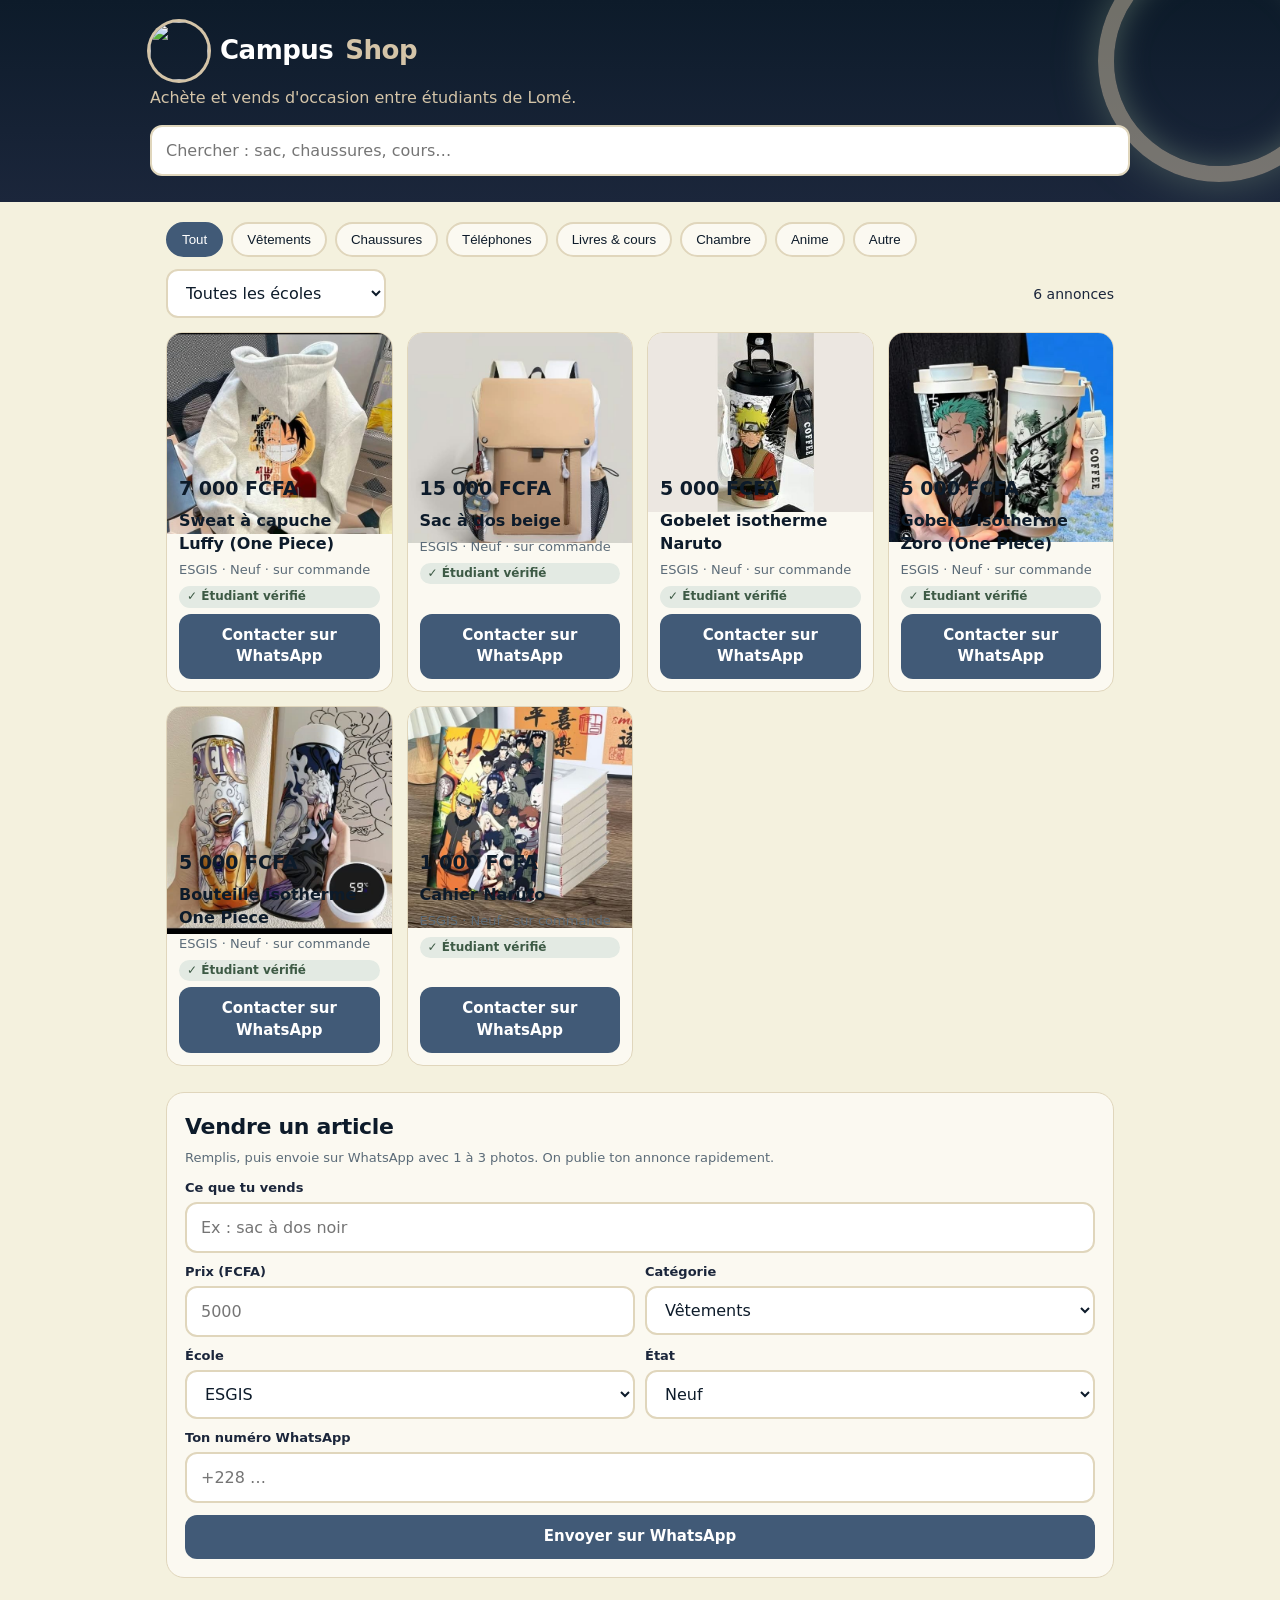
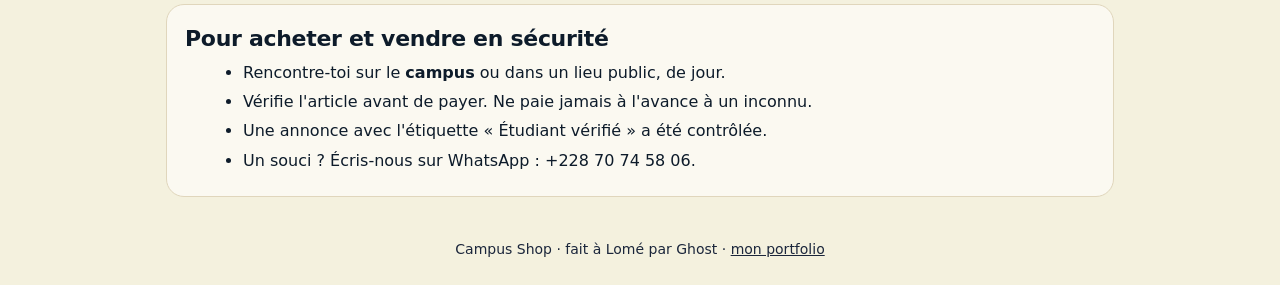
==== commit 6186f37f: "Fix HTML formatting and indentation in index.html" ====
--- a/campus/index.html
+++ b/campus/index.html
@@ -12,7 +12,7 @@
 </head>
 <body>
 <header><div class="wrap">
-   <div class="brand"><img class="logo" src="logo-header.png" alt="">Campus <span>Shop</span></div>
+  <div class="brand"><img class="logo" src="logo-header.png" alt="">Campus <span>Shop</span></div>
   <p>Achète et vends d'occasion entre étudiants de Lomé.</p>
   <div class="search"><input id="q" type="search" placeholder="Chercher : sac, chaussures, cours…" aria-label="Rechercher"></div>
 </div></header>
@@ -34,13 +34,12 @@
       <div class="full"><label for="s_titre">Ce que tu vends</label><input id="s_titre" placeholder="Ex : sac à dos noir"></div>
       <div><label for="s_prix">Prix (FCFA)</label><input id="s_prix" inputmode="numeric" placeholder="5000"></div>
       <div><label for="s_cat">Catégorie</label><select id="s_cat"></select></div>
-      <div><label for="s_ecole">École</label><select id="s_ecole"><option>ESGIS</option><option>Université de Lomé</option><option>Université de Kara</option><option>Autre école</option></select></div>
+             <div><label for="s_ecole">École</label><select id="s_ecole"><option>ESGIS</option><option>Université de Lomé</option><option>Université de Kara</option><option>Autre école</option></select></div>
       <div><label for="s_etat">État</label><select id="s_etat"><option>Neuf</option><option>Très bon état</option><option>Bon état</option><option>Usé mais fonctionne</option></select></div>
       <div class="full"><label for="s_tel">Ton numéro WhatsApp</label><input id="s_tel" inputmode="tel" placeholder="+228 …"></div>
     </div>
     <a class="btn" id="sendSell" href="#" target="_blank" rel="noopener">Envoyer sur WhatsApp</a>
   </section>
-  
 
   <section class="rules">
     <h2>Pour acheter et vendre en sécurité</h2>
--- a/campus/app.css
+++ b/campus/app.css
@@ -40,3 +40,5 @@
 footer{text-align:center;padding:26px 16px;color:var(--deep);font-size:14px}
 @media(max-width:520px){.f{grid-template-columns:1fr}.grid{grid-template-columns:1fr 1fr;gap:10px}.ph{height:110px}}
 @media(prefers-reduced-motion:reduce){.card{transition:none}}
+.brand{display:flex;align-items:center;gap:12px}.logo{width:58px;height:58px;border-radius:50%;box-shadow:0 0 0 3px #D4C4A8}
+.brand{display:flex;align-items:center;gap:12px}.logo{width:58px;height:58px;border-radius:50%;box-shadow:0 0 0 3px #D4C4A8}
